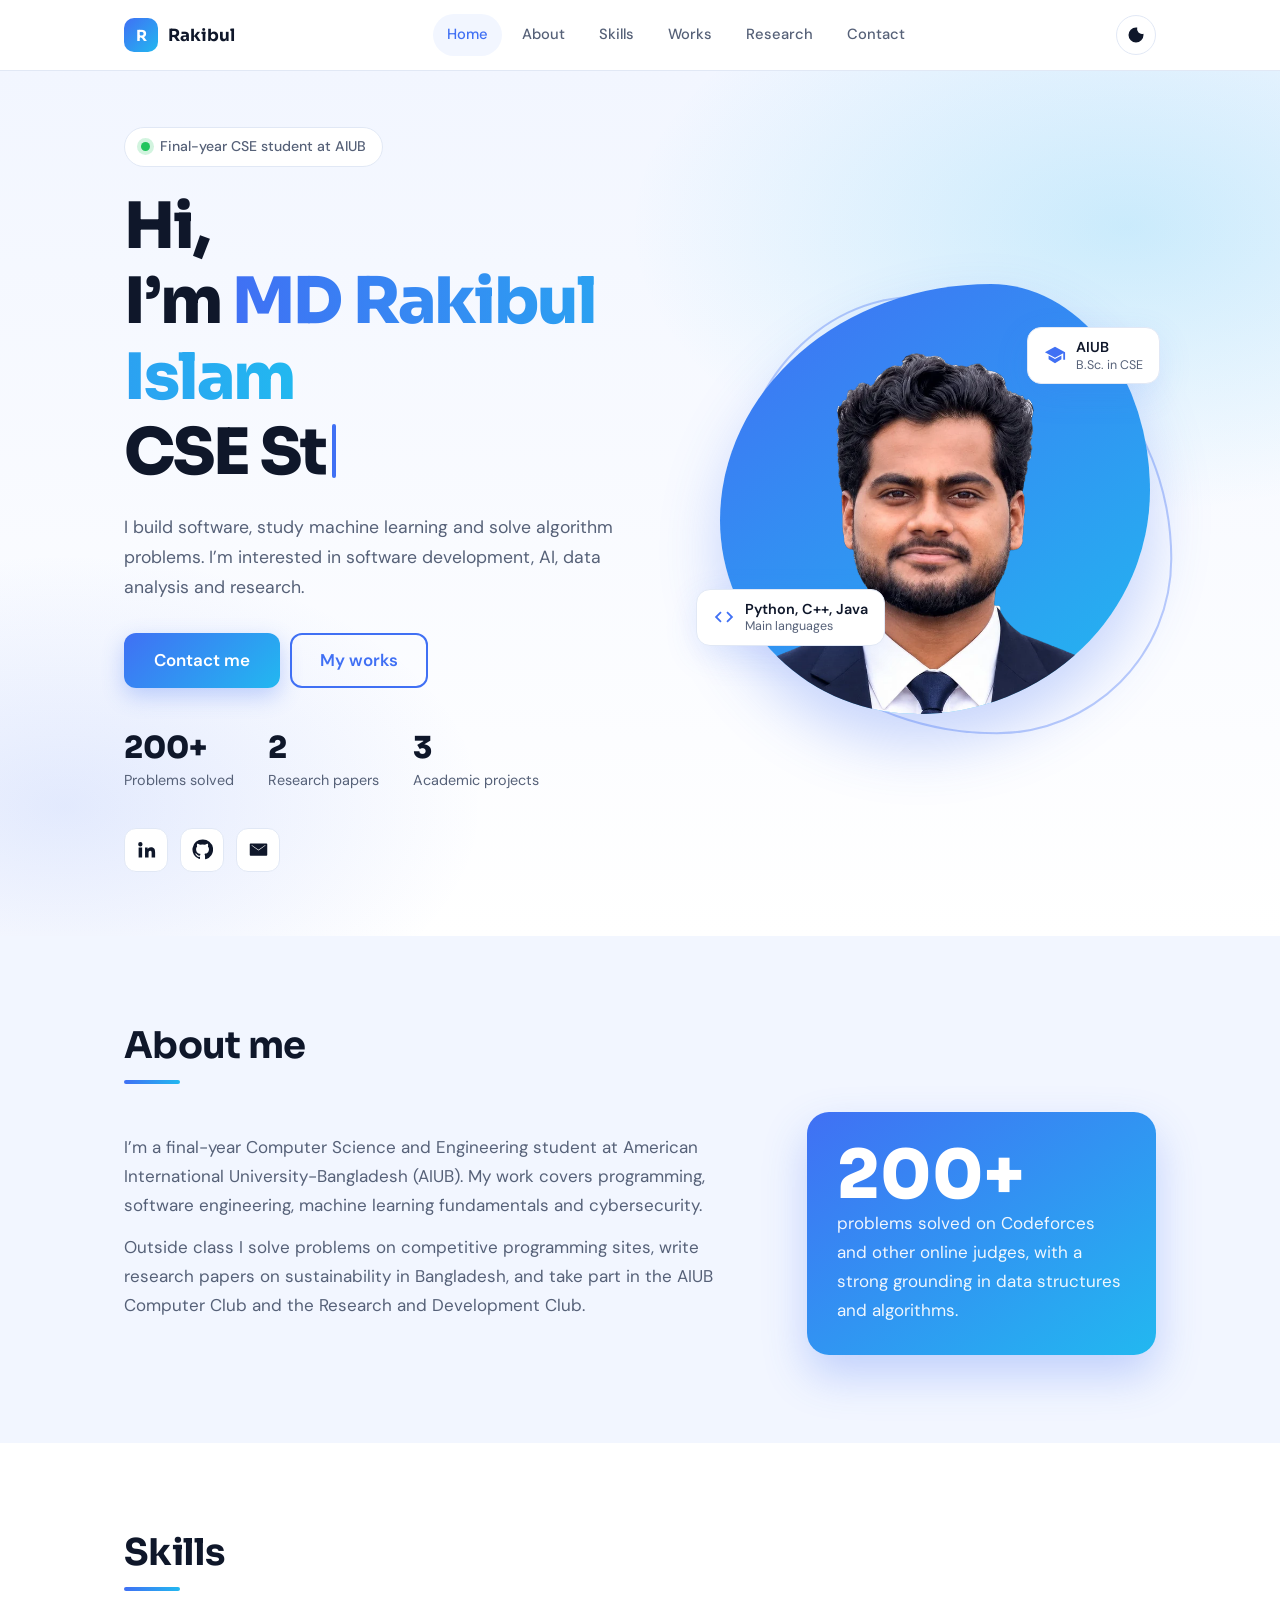
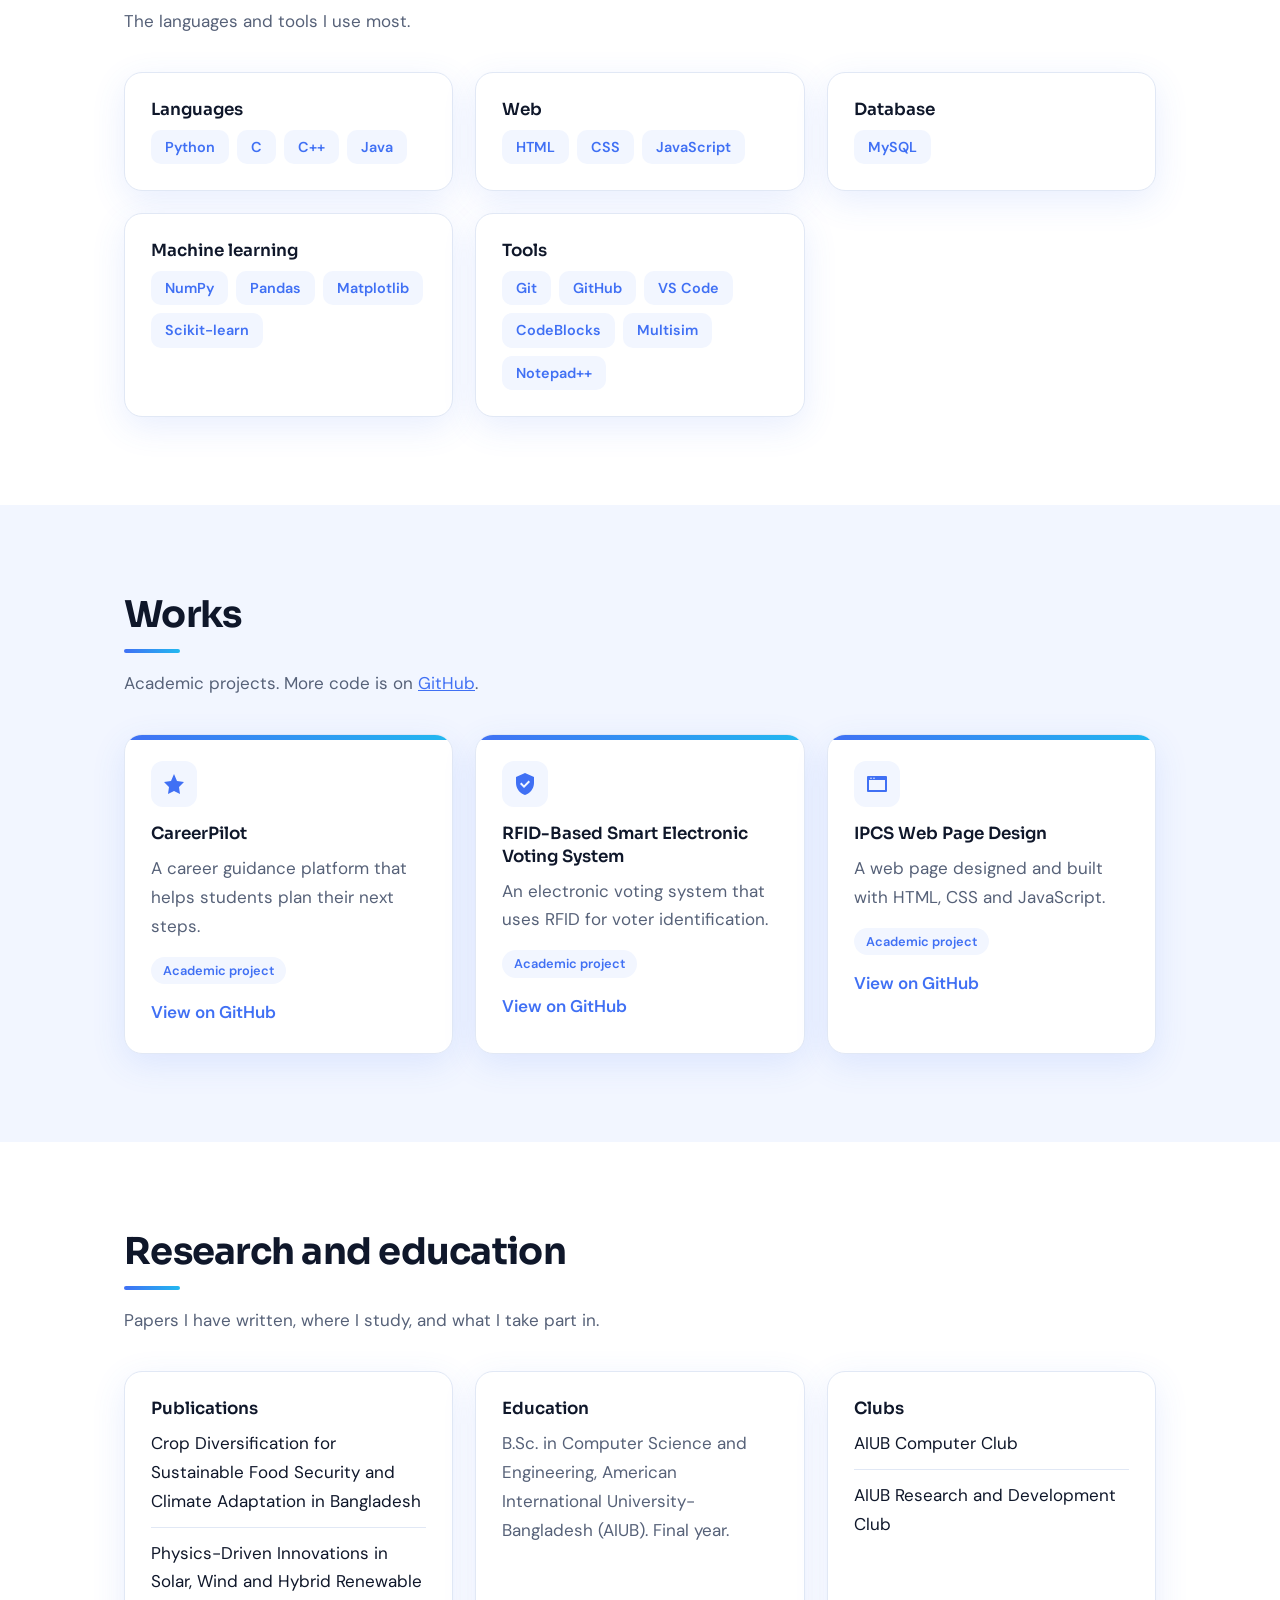
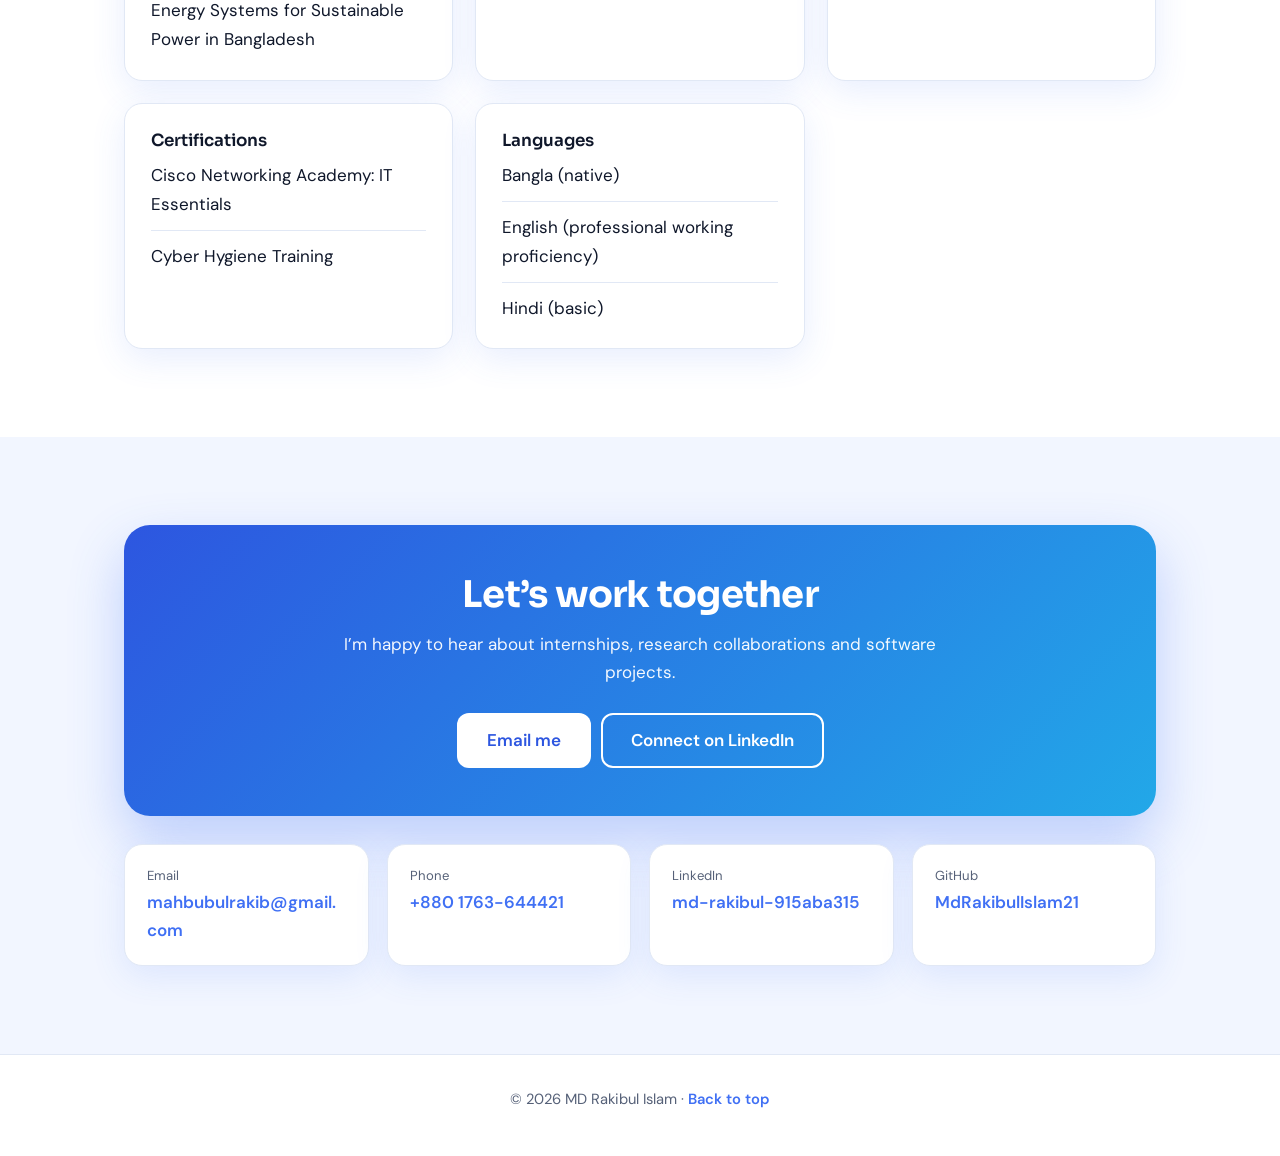
==== index.html @ ba82bcfb "Add files via upload make a portfolio" ====
<!DOCTYPE html>
<html lang="en">
<head>
<meta charset="utf-8">
<meta name="viewport" content="width=device-width, initial-scale=1, viewport-fit=cover">
<title>MD Rakibul Islam – CSE Student, AIUB</title>
<meta name="description" content="Portfolio of MD Rakibul Islam, final-year CSE student at AIUB interested in software development, AI, data analysis and research.">
<link rel="preconnect" href="https://fonts.googleapis.com">
<link href="https://fonts.googleapis.com/css2?family=DM+Sans:wght@400;500;600&family=Sora:wght@600;700;800&display=swap" rel="stylesheet">
<link rel="stylesheet" href="style.css">
</head>
<body>
<div id="progress" aria-hidden="true"></div>
<header class="top">
  <div class="wrap bar">
    <a class="logo" href="#home"><i>R</i>Rakibul</a>
    <nav aria-label="Main">
      <a href="#home" class="on">Home</a><a href="#about">About</a><a href="#skills">Skills</a><a href="#works">Works</a><a href="#research">Research</a><a href="#contact">Contact</a>
    </nav>
    <div class="tools">
      <button class="ib" id="theme" type="button" aria-label="Switch light or dark theme"><svg viewBox="0 0 24 24"><path d="M12 3a9 9 0 1 0 9 9c0-.5-.05-1-.14-1.47A6 6 0 0 1 13.47 3.14 9.2 9.2 0 0 0 12 3Z"/></svg></button>
      <button class="ib" id="menu" type="button" aria-label="Open menu" aria-expanded="false"><svg viewBox="0 0 24 24"><path d="M4 6h16v2H4V6Zm0 5h16v2H4v-2Zm0 5h16v2H4v-2Z"/></svg></button>
    </div>
  </div>
</header>

<main>
<div class="herobg"><div class="wrap">
  <div class="hero" id="home">
    <div class="copy">
      <p class="badge"><span class="dot"></span>Final-year CSE student at AIUB</p>
      <h1>Hi,<br>I’m <em>MD Rakibul Islam</em><br><span id="role">CSE Student</span><span class="caret" aria-hidden="true"></span></h1>
      <p class="lead">I build software, study machine learning and solve algorithm problems. I’m interested in software development, AI, data analysis and research.</p>
      <a class="btn" href="#contact">Contact me</a><a class="btn alt" href="#works">My works</a>
      <ul class="stats">
        <li><b>200+</b><span>Problems solved</span></li>
        <li><b>2</b><span>Research papers</span></li>
        <li><b>3</b><span>Academic projects</span></li>
      </ul>
      <div class="social">
        <a href="https://www.linkedin.com/in/md-rakibul-915aba315" target="_blank" rel="noopener" aria-label="LinkedIn"><svg viewBox="0 0 24 24"><path d="M4.98 3.5a2.5 2.5 0 1 1 0 5 2.5 2.5 0 0 1 0-5ZM3 9.75h4V21H3V9.75Zm6.5 0h3.8v1.6h.06c.53-1 1.82-2.05 3.75-2.05 4 0 4.74 2.63 4.74 6.05V21h-4v-4.9c0-1.17-.02-2.67-1.63-2.67-1.63 0-1.88 1.27-1.88 2.58V21h-4V9.75Z"/></svg></a>
        <a href="https://github.com/MdRakibulIslam21" target="_blank" rel="noopener" aria-label="GitHub"><svg viewBox="0 0 24 24"><path d="M12 .5a11.5 11.5 0 0 0-3.64 22.41c.58.1.79-.25.79-.56v-2c-3.2.7-3.88-1.37-3.88-1.37-.52-1.33-1.28-1.69-1.28-1.69-1.05-.71.08-.7.08-.7 1.15.08 1.76 1.19 1.76 1.19 1.03 1.76 2.7 1.25 3.35.96.1-.75.4-1.25.73-1.54-2.55-.29-5.24-1.28-5.24-5.69 0-1.26.45-2.28 1.19-3.08-.12-.29-.52-1.46.11-3.05 0 0 .97-.31 3.17 1.18a11 11 0 0 1 5.77 0c2.2-1.49 3.17-1.18 3.17-1.18.63 1.59.23 2.76.11 3.05.74.8 1.19 1.82 1.19 3.08 0 4.42-2.7 5.4-5.26 5.68.41.36.78 1.06.78 2.14v3.17c0 .31.21.67.8.56A11.5 11.5 0 0 0 12 .5Z"/></svg></a>
        <a href="mailto:mahbubulrakib@gmail.com" aria-label="Email"><svg viewBox="0 0 24 24"><path d="M3 5h18a1 1 0 0 1 1 1v12a1 1 0 0 1-1 1H3a1 1 0 0 1-1-1V6a1 1 0 0 1 1-1Zm9 7.2L4.6 7H4v.4l8 5.6 8-5.6V7h-.6L12 12.2Z"/></svg></a>
      </div>
    </div>
    <div class="visual">
      <div class="ring" aria-hidden="true"></div>
      <div class="blob"><img src="photo.webp" alt="MD Rakibul Islam" width="800" height="800"></div>
      <div class="float f1"><svg viewBox="0 0 24 24"><path d="M9.4 16.6 4.8 12l4.6-4.6L8 6l-6 6 6 6 1.4-1.4Zm5.2 0 4.6-4.6-4.6-4.6L16 6l6 6-6 6-1.4-1.4Z"/></svg><span>Python, C++, Java<small>Main languages</small></span></div>
      <div class="float f2"><svg viewBox="0 0 24 24"><path d="M12 2 1 8l11 6 9-4.9V16h2V8L12 2Zm-7 9.5v4L12 20l7-4.5v-4L12 15.4 5 11.5Z"/></svg><span>AIUB<small>B.Sc. in CSE</small></span></div>
    </div>
  </div>
</div></div>

<section id="about" class="alt"><div class="wrap">
  <h2>About me</h2>
  <div class="abt" style="margin-top:28px">
    <div>
      <p>I’m a final-year Computer Science and Engineering student at American International University-Bangladesh (AIUB). My work covers programming, software engineering, machine learning fundamentals and cybersecurity.</p>
      <p>Outside class I solve problems on competitive programming sites, write research papers on sustainability in Bangladesh, and take part in the AIUB Computer Club and the Research and Development Club.</p>
    </div>
    <div class="stat"><b>200+</b><span>problems solved on Codeforces and other online judges, with a strong grounding in data structures and algorithms.</span></div>
  </div>
</div></section>

<section id="skills"><div class="wrap">
  <h2>Skills</h2>
  <p class="sub">The languages and tools I use most.</p>
  <div class="grid">
    <div class="card"><h3>Languages</h3><div class="chips"><span class="chip">Python</span><span class="chip">C</span><span class="chip">C++</span><span class="chip">Java</span></div></div>
    <div class="card"><h3>Web</h3><div class="chips"><span class="chip">HTML</span><span class="chip">CSS</span><span class="chip">JavaScript</span></div></div>
    <div class="card"><h3>Database</h3><div class="chips"><span class="chip">MySQL</span></div></div>
    <div class="card"><h3>Machine learning</h3><div class="chips"><span class="chip">NumPy</span><span class="chip">Pandas</span><span class="chip">Matplotlib</span><span class="chip">Scikit-learn</span></div></div>
    <div class="card"><h3>Tools</h3><div class="chips"><span class="chip">Git</span><span class="chip">GitHub</span><span class="chip">VS Code</span><span class="chip">CodeBlocks</span><span class="chip">Multisim</span><span class="chip">Notepad++</span></div></div>
  </div>
</div></section>

<section id="works" class="alt"><div class="wrap">
  <h2>Works</h2>
  <p class="sub">Academic projects. More code is on <a href="https://github.com/MdRakibulIslam21" target="_blank" rel="noopener">GitHub</a>.</p>
  <div class="grid">
    <article class="card proj"><div class="pi"><svg viewBox="0 0 24 24"><path d="m12 2 3 7 7 1-5 5 1 7-6-3-6 3 1-7-5-5 7-1 3-7Z"/></svg></div><h3>CareerPilot</h3><p>A career guidance platform that helps students plan their next steps.</p><span class="tag">Academic project</span><a class="more" href="https://github.com/MdRakibulIslam21" target="_blank" rel="noopener">View on GitHub</a></article>
    <article class="card proj"><div class="pi"><svg viewBox="0 0 24 24"><path d="M12 1 3 5v6c0 5.5 3.8 10.7 9 12 5.2-1.3 9-6.5 9-12V5l-9-4Zm-1 15-4-4 1.4-1.4L11 13.2l4.6-4.6L17 10l-6 6Z"/></svg></div><h3>RFID-Based Smart Electronic Voting System</h3><p>An electronic voting system that uses RFID for voter identification.</p><span class="tag">Academic project</span><a class="more" href="https://github.com/MdRakibulIslam21" target="_blank" rel="noopener">View on GitHub</a></article>
    <article class="card proj"><div class="pi"><svg viewBox="0 0 24 24"><path d="M3 4h18a1 1 0 0 1 1 1v14a1 1 0 0 1-1 1H3a1 1 0 0 1-1-1V5a1 1 0 0 1 1-1Zm1 4v10h16V8H4Zm2-2.5a.75.75 0 1 0 0 1.5.75.75 0 0 0 0-1.5Zm3 0a.75.75 0 1 0 0 1.5.75.75 0 0 0 0-1.5Z"/></svg></div><h3>IPCS Web Page Design</h3><p>A web page designed and built with HTML, CSS and JavaScript.</p><span class="tag">Academic project</span><a class="more" href="https://github.com/MdRakibulIslam21" target="_blank" rel="noopener">View on GitHub</a></article>
  </div>
</div></section>

<section id="research"><div class="wrap">
  <h2>Research and education</h2>
  <p class="sub">Papers I have written, where I study, and what I take part in.</p>
  <div class="grid">
    <div class="card"><h3>Publications</h3><ul class="clean"><li>Crop Diversification for Sustainable Food Security and Climate Adaptation in Bangladesh</li><li>Physics-Driven Innovations in Solar, Wind and Hybrid Renewable Energy Systems for Sustainable Power in Bangladesh</li></ul></div>
    <div class="card"><h3>Education</h3><p>B.Sc. in Computer Science and Engineering, American International University-Bangladesh (AIUB). Final year.</p></div>
    <div class="card"><h3>Clubs</h3><ul class="clean"><li>AIUB Computer Club</li><li>AIUB Research and Development Club</li></ul></div>
    <div class="card"><h3>Certifications</h3><ul class="clean"><li>Cisco Networking Academy: IT Essentials</li><li>Cyber Hygiene Training</li></ul></div>
    <div class="card"><h3>Languages</h3><ul class="clean"><li>Bangla (native)</li><li>English (professional working proficiency)</li><li>Hindi (basic)</li></ul></div>
  </div>
</div></section>

<section id="contact" class="alt"><div class="wrap">
  <div class="cta">
    <h2>Let’s work together</h2>
    <p>I’m happy to hear about internships, research collaborations and software projects.</p>
    <a class="btn" href="mailto:mahbubulrakib@gmail.com">Email me</a><a class="btn alt" href="https://www.linkedin.com/in/md-rakibul-915aba315" target="_blank" rel="noopener">Connect on LinkedIn</a>
  </div>
  <div class="cinfo">
    <div class="card"><small>Email</small><a href="mailto:mahbubulrakib@gmail.com">mahbubulrakib@gmail.com</a></div>
    <div class="card"><small>Phone</small><a href="tel:+8801763644421">+880 1763-644421</a></div>
    <div class="card"><small>LinkedIn</small><a href="https://www.linkedin.com/in/md-rakibul-915aba315" target="_blank" rel="noopener">md-rakibul-915aba315</a></div>
    <div class="card"><small>GitHub</small><a href="https://github.com/MdRakibulIslam21" target="_blank" rel="noopener">MdRakibulIslam21</a></div>
  </div>
</div></section>
</main>

<footer>© 2026 MD Rakibul Islam · <a href="#home">Back to top</a></footer>
<script src="script.js"></script>
</body>
</html>
---- style.css ----
:root{
  --bg:#FFFFFF; --soft:#F2F6FF; --ink:#0F172A; --muted:#566178; --blue:#4070F4; --blue2:#22B8F0; --card:#FFFFFF; --line:#E1E8F5;
  --shadow:0 10px 34px rgba(64,112,244,.12); --glass:rgba(255,255,255,.8);
  --h:'Sora','Segoe UI',system-ui,sans-serif; --f:'DM Sans','Segoe UI',system-ui,sans-serif;
  box-sizing:border-box; padding-top:env(safe-area-inset-top,0px); padding-bottom:env(safe-area-inset-bottom,0px); color-scheme:light;
}
@media (prefers-color-scheme:dark){
  :root:not([data-theme="light"]){--bg:#0B1020;--soft:#111832;--ink:#F1F4FB;--muted:#9CA8C2;--blue:#6C93FF;--blue2:#5EDBFF;--card:#151D38;--line:#243055;--shadow:0 10px 34px rgba(0,0,0,.4);--glass:rgba(11,16,32,.8);color-scheme:dark}
}
:root[data-theme="dark"]{--bg:#0B1020;--soft:#111832;--ink:#F1F4FB;--muted:#9CA8C2;--blue:#6C93FF;--blue2:#5EDBFF;--card:#151D38;--line:#243055;--shadow:0 10px 34px rgba(0,0,0,.4);--glass:rgba(11,16,32,.8);color-scheme:dark}
*{box-sizing:border-box}
html{scroll-behavior:smooth;scroll-padding-top:calc(76px + env(safe-area-inset-top,0px))}
body{margin:0;background:var(--bg);color:var(--ink);font:400 17px/1.7 var(--f)}
a{color:var(--blue)}
a:focus-visible,button:focus-visible{outline:3px solid var(--blue);outline-offset:3px;border-radius:8px}
.wrap{max-width:1080px;margin:0 auto;padding:0 24px}

/* progress + header */
#progress{position:fixed;left:0;right:0;top:0;height:3px;z-index:40;background:linear-gradient(90deg,var(--blue),var(--blue2));transform:scaleX(0);transform-origin:0 50%}
header.top{position:sticky;top:0;z-index:30;background:var(--glass);backdrop-filter:blur(14px);-webkit-backdrop-filter:blur(14px);border-bottom:1px solid var(--line);padding-top:env(safe-area-inset-top,0px)}
.bar{display:flex;align-items:center;justify-content:space-between;gap:20px;height:70px}
.logo{display:flex;align-items:center;gap:10px;font:700 1.05rem var(--h);color:var(--ink);text-decoration:none}
.logo i{width:34px;height:34px;border-radius:10px;display:grid;place-items:center;background:linear-gradient(135deg,var(--blue),var(--blue2));color:#fff;font-style:normal;font-size:.95rem}
nav{display:flex;gap:6px}
nav a{color:var(--muted);text-decoration:none;font-size:.92rem;font-weight:500;padding:8px 14px;border-radius:999px;white-space:nowrap;transition:background .2s,color .2s}
nav a:hover{color:var(--ink);background:var(--soft)}
nav a.on{color:var(--blue);background:var(--soft)}
.tools{display:flex;gap:8px;align-items:center}
.ib{width:40px;height:40px;border-radius:50%;border:1px solid var(--line);background:var(--card);color:var(--ink);cursor:pointer;display:inline-grid;place-items:center}
.ib:hover{border-color:var(--blue);color:var(--blue)}
.ib svg{width:20px;height:20px;fill:currentColor}
#menu{display:none}

/* hero */
.herobg{background:radial-gradient(800px 460px at 88% 18%,rgba(34,184,240,.2),transparent 62%),radial-gradient(700px 420px at 5% 85%,rgba(64,112,244,.14),transparent 60%),linear-gradient(180deg,var(--soft),var(--bg))}
.hero{display:grid;grid-template-columns:1.1fr .9fr;align-items:center;gap:48px;min-height:calc(100vh - 70px);padding:56px 0 64px}
.badge{display:inline-flex;align-items:center;gap:10px;margin:0 0 22px;padding:7px 16px;border:1px solid var(--line);border-radius:999px;background:var(--card);font-size:.88rem;font-weight:500;color:var(--muted)}
.dot{width:9px;height:9px;border-radius:50%;background:#22C55E;box-shadow:0 0 0 4px rgba(34,197,94,.2)}
h1{font:800 clamp(2.4rem,6vw,4rem)/1.18 var(--h);letter-spacing:-.03em;margin:0 0 22px}
h1 em{font-style:normal;background:linear-gradient(90deg,var(--blue),var(--blue2));-webkit-background-clip:text;background-clip:text;color:transparent}
#role{color:var(--ink)}
.caret{display:inline-block;width:4px;height:.85em;background:var(--blue);margin-left:6px;vertical-align:-.06em;border-radius:2px;animation:blink 1s steps(1) infinite}
.lead{max-width:52ch;color:var(--muted);font-size:1.1rem;margin:0 0 30px}
.btn{display:inline-block;background:linear-gradient(135deg,var(--blue),var(--blue2));color:#fff;padding:13px 30px;border-radius:12px;font-weight:600;text-decoration:none;box-shadow:0 8px 22px rgba(64,112,244,.3);transition:transform .2s,box-shadow .2s}
.btn:hover{transform:translateY(-2px);box-shadow:0 12px 28px rgba(64,112,244,.4)}
.btn.alt{background:transparent;color:var(--blue);border:2px solid var(--blue);padding:11px 28px;margin-left:10px;box-shadow:none}
.stats{display:flex;gap:34px;flex-wrap:wrap;margin:44px 0 0;padding:0;list-style:none}
.stats b{display:block;font:800 1.9rem/1.1 var(--h);color:var(--ink)}
.stats span{font-size:.9rem;color:var(--muted)}
.social{display:flex;gap:12px;margin-top:34px}
.social a{width:44px;height:44px;border-radius:12px;border:1px solid var(--line);background:var(--card);color:var(--ink);display:inline-grid;place-items:center;transition:all .2s}
.social a:hover{background:var(--blue);border-color:var(--blue);color:#fff;transform:translateY(-3px)}
.social svg{width:21px;height:21px;fill:currentColor}

.visual{position:relative;width:min(100%,430px);margin:0 auto}
.blob{position:relative;z-index:1;width:100%;aspect-ratio:1;background:linear-gradient(145deg,var(--blue),var(--blue2));border-radius:63% 37% 54% 46% / 55% 48% 52% 45%;display:grid;place-items:center;overflow:hidden;box-shadow:0 30px 60px rgba(64,112,244,.28)}
.blob img{width:100%;height:100%;object-fit:cover;object-position:center bottom;display:block}
.ring{position:absolute;inset:0;border:2px solid var(--blue);opacity:.35;border-radius:42% 58% 40% 60% / 48% 60% 40% 52%;transform:translate(18px,16px) scale(1.02)}
.float{position:absolute;z-index:2;display:flex;align-items:center;gap:10px;padding:10px 16px;border-radius:14px;background:var(--card);border:1px solid var(--line);box-shadow:var(--shadow);font-weight:600;font-size:.9rem;line-height:1.3}
.float small{display:block;font-weight:400;color:var(--muted);font-size:.78rem}
.float svg{width:22px;height:22px;fill:var(--blue);flex:none}
.f1{left:-24px;bottom:16%}
.f2{right:-10px;top:10%}

/* sections */
section{padding:88px 0}
section.alt{background:var(--soft)}
h2{font:700 clamp(1.7rem,4vw,2.3rem)/1.2 var(--h);letter-spacing:-.02em;margin:0}
h2::after{content:"";display:block;width:56px;height:4px;background:linear-gradient(90deg,var(--blue),var(--blue2));border-radius:2px;margin-top:12px}
.sub{color:var(--muted);margin:16px 0 36px;max-width:62ch}
h3{font:600 1.05rem/1.35 var(--h);margin:0 0 8px}
.grid{display:grid;grid-template-columns:repeat(auto-fit,minmax(250px,1fr));gap:22px}
.card{background:var(--card);border:1px solid var(--line);border-radius:18px;padding:26px;box-shadow:var(--shadow);transition:transform .25s,border-color .25s}
.card p{margin:0;color:var(--muted)}
.proj{position:relative;overflow:hidden}
.proj::before{content:"";position:absolute;left:0;right:0;top:0;height:5px;background:linear-gradient(90deg,var(--blue),var(--blue2))}
.proj:hover{transform:translateY(-6px);border-color:var(--blue)}
.pi{width:46px;height:46px;border-radius:12px;display:grid;place-items:center;background:var(--soft);margin-bottom:16px}
.pi svg{width:24px;height:24px;fill:var(--blue)}
.tag{display:inline-block;margin-top:16px;padding:3px 12px;border-radius:999px;background:var(--soft);color:var(--blue);font-size:.8rem;font-weight:600}
.more{display:block;margin-top:14px;font-weight:600;text-decoration:none}
.more:hover{text-decoration:underline}
.chips{display:flex;flex-wrap:wrap;gap:8px}
.chip{background:var(--soft);color:var(--blue);padding:5px 14px;border-radius:10px;font-size:.9rem;font-weight:600;transition:all .2s}
.chip:hover{background:var(--blue);color:#fff}
section.alt .chip{background:var(--card)}
section.alt .chip:hover{background:var(--blue)}
ul.clean{list-style:none;margin:0;padding:0}
ul.clean li{padding:11px 0;border-bottom:1px solid var(--line)}
ul.clean li:last-child{border:0;padding-bottom:0}
ul.clean li:first-child{padding-top:0}
.abt{display:grid;grid-template-columns:1.3fr .7fr;gap:36px;align-items:center}
.abt p{color:var(--muted);margin:0 0 14px}
.stat{padding:30px;border-radius:22px;background:linear-gradient(145deg,var(--blue),var(--blue2));color:#fff;box-shadow:0 20px 44px rgba(64,112,244,.28)}
.stat b{display:block;font:800 clamp(3rem,8vw,4.2rem)/1 var(--h)}
.stat span{opacity:.92}

/* contact */
.cta{padding:48px 40px;border-radius:26px;background:linear-gradient(135deg,#2D56E0,#22A8E8);color:#fff;text-align:center;box-shadow:0 24px 54px rgba(64,112,244,.3);margin-bottom:28px}
.cta h2{color:#fff}
.cta h2::after{display:none}
.cta p{max-width:50ch;margin:12px auto 26px;opacity:.95}
.cta .btn{background:#fff;color:#2D56E0;box-shadow:none}
.cta .btn.alt{background:transparent;color:#fff;border-color:#fff}
.cinfo{display:grid;grid-template-columns:repeat(auto-fit,minmax(220px,1fr));gap:18px}
.cinfo .card{padding:20px 22px}
.cinfo small{display:block;color:var(--muted);font-size:.82rem}
.cinfo a{font-weight:600;text-decoration:none;overflow-wrap:anywhere}
.cinfo a:hover{text-decoration:underline}
footer{padding:32px 0 44px;text-align:center;color:var(--muted);font-size:.92rem;border-top:1px solid var(--line)}
footer a{font-weight:600;text-decoration:none}

/* motion */
@keyframes blink{50%{opacity:0}}
@keyframes inUp{from{opacity:0;transform:translateY(20px)}to{opacity:1;transform:none}}
@keyframes morph{to{border-radius:42% 58% 40% 60% / 48% 60% 40% 52%}}
@keyframes morph2{to{border-radius:63% 37% 54% 46% / 55% 48% 52% 45%}}
@keyframes bob{50%{transform:translateY(-10px)}}
.rv{opacity:0;transform:translateY(26px);transition:opacity .6s ease,transform .6s ease}
.rv.in{opacity:1;transform:none}
@media (prefers-reduced-motion:no-preference){
  .copy{animation:inUp .7s ease both}
  .visual{animation:inUp .8s .15s ease both}
  .blob{animation:morph 9s 1s ease-in-out infinite alternate}
  .ring{animation:morph2 9s 1s ease-in-out infinite alternate}
  .f1{animation:bob 5s ease-in-out infinite}
  .f2{animation:bob 6s 1s ease-in-out infinite}
}
@media (max-width:860px){
  .hero{grid-template-columns:1fr;min-height:0;padding-top:34px;gap:36px}
  .visual{order:-1;width:min(78%,330px)}
  .f1{left:-14px}.f2{right:-14px}
  .abt{grid-template-columns:1fr}
  .bar{height:64px}
  #menu{display:inline-grid}
  nav{display:none;position:absolute;left:0;right:0;top:100%;flex-direction:column;gap:2px;background:var(--bg);border-bottom:1px solid var(--line);padding:10px 24px 16px}
  nav.open{display:flex}
  nav a{padding:12px 14px;font-size:1rem}
  section{padding:64px 0}
  .cta{padding:38px 22px}
  .btn.alt{margin:10px 0 0}
}
@media (prefers-reduced-motion:reduce){html{scroll-behavior:auto}.caret{animation:none}.rv{opacity:1;transform:none;transition:none}}
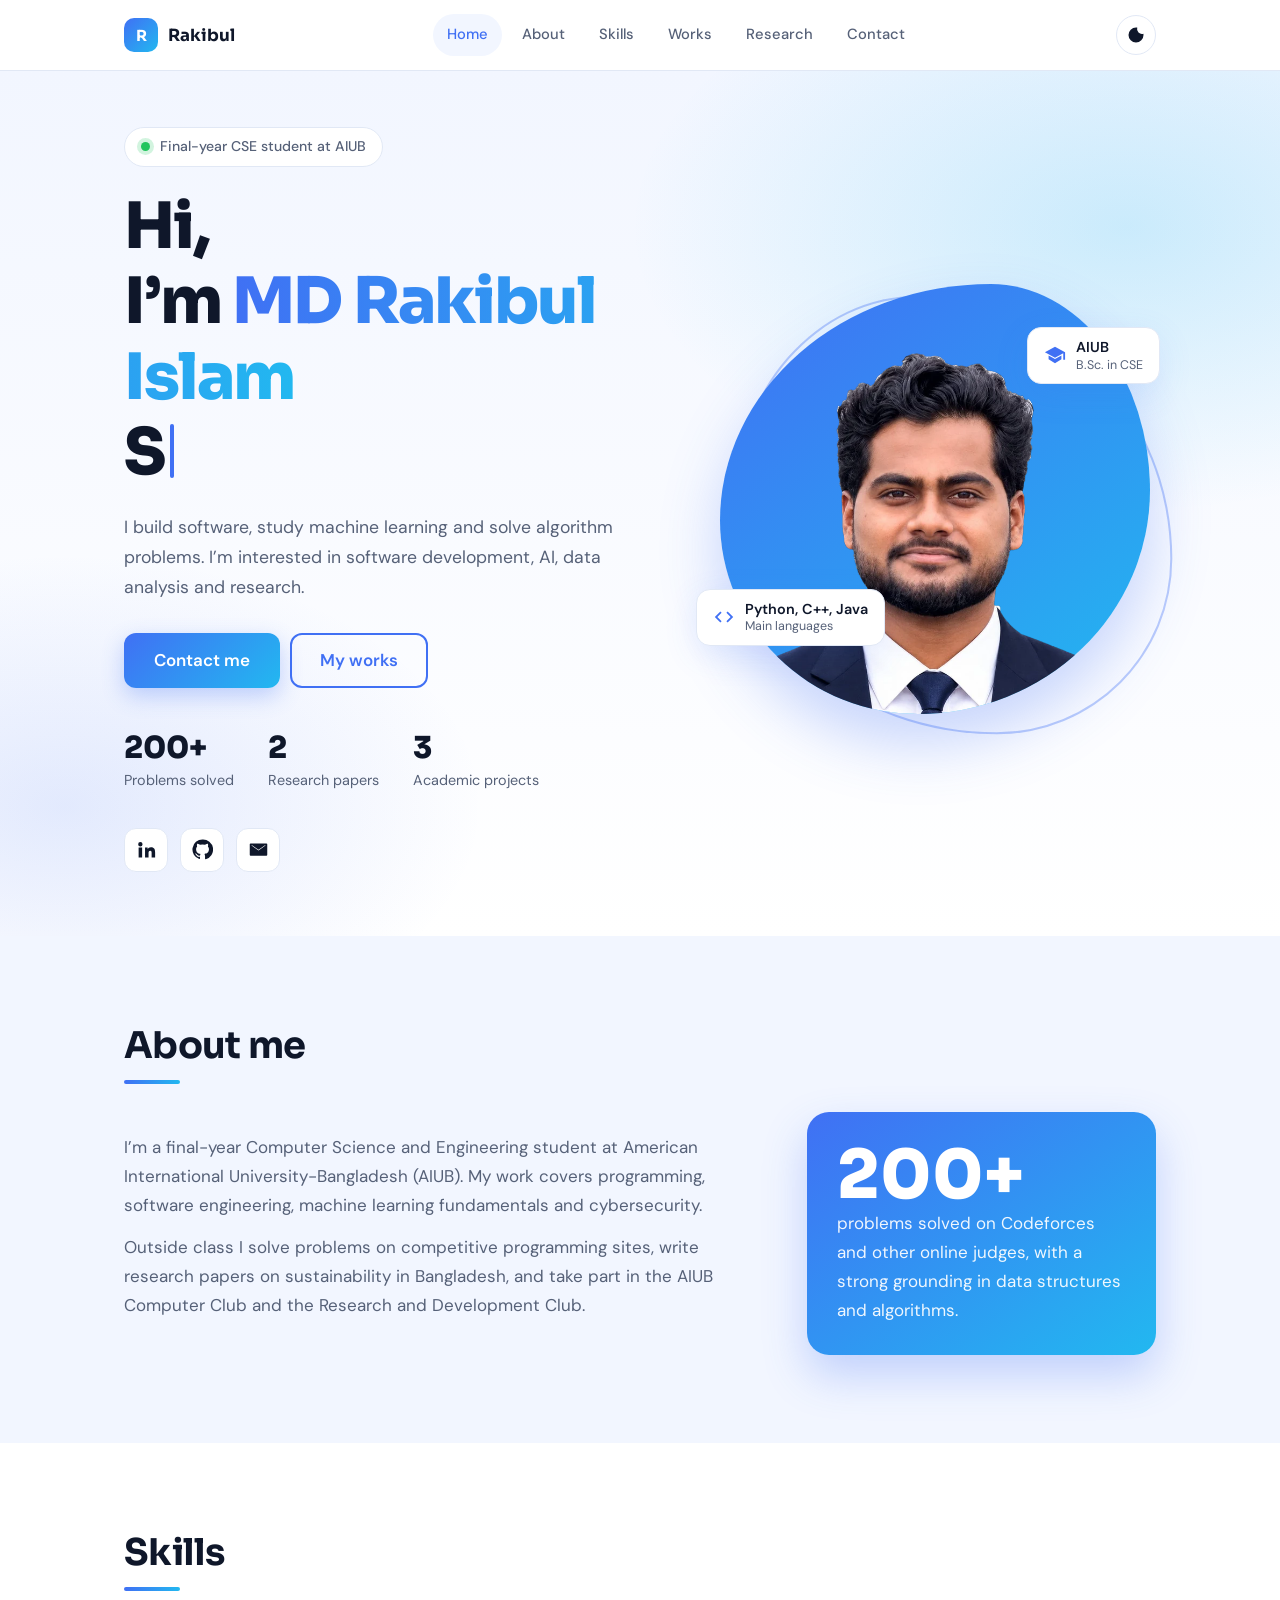
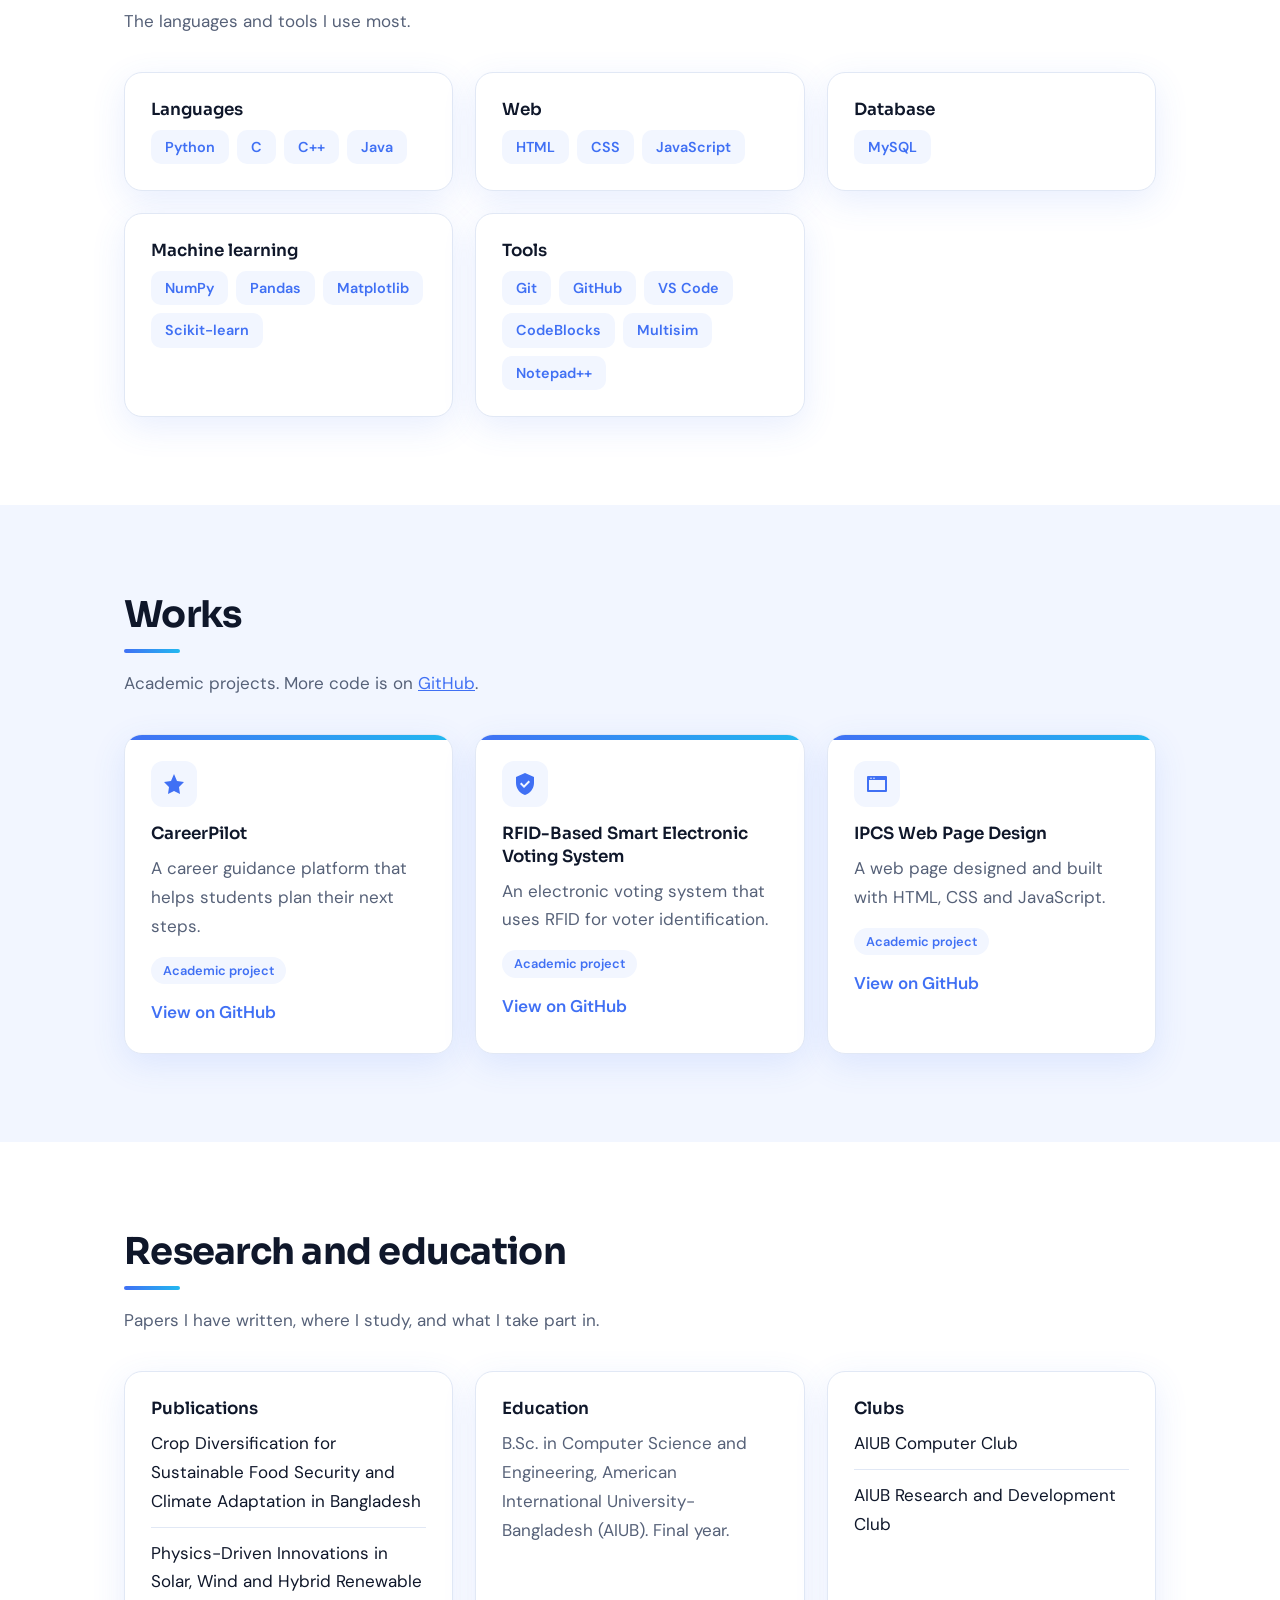
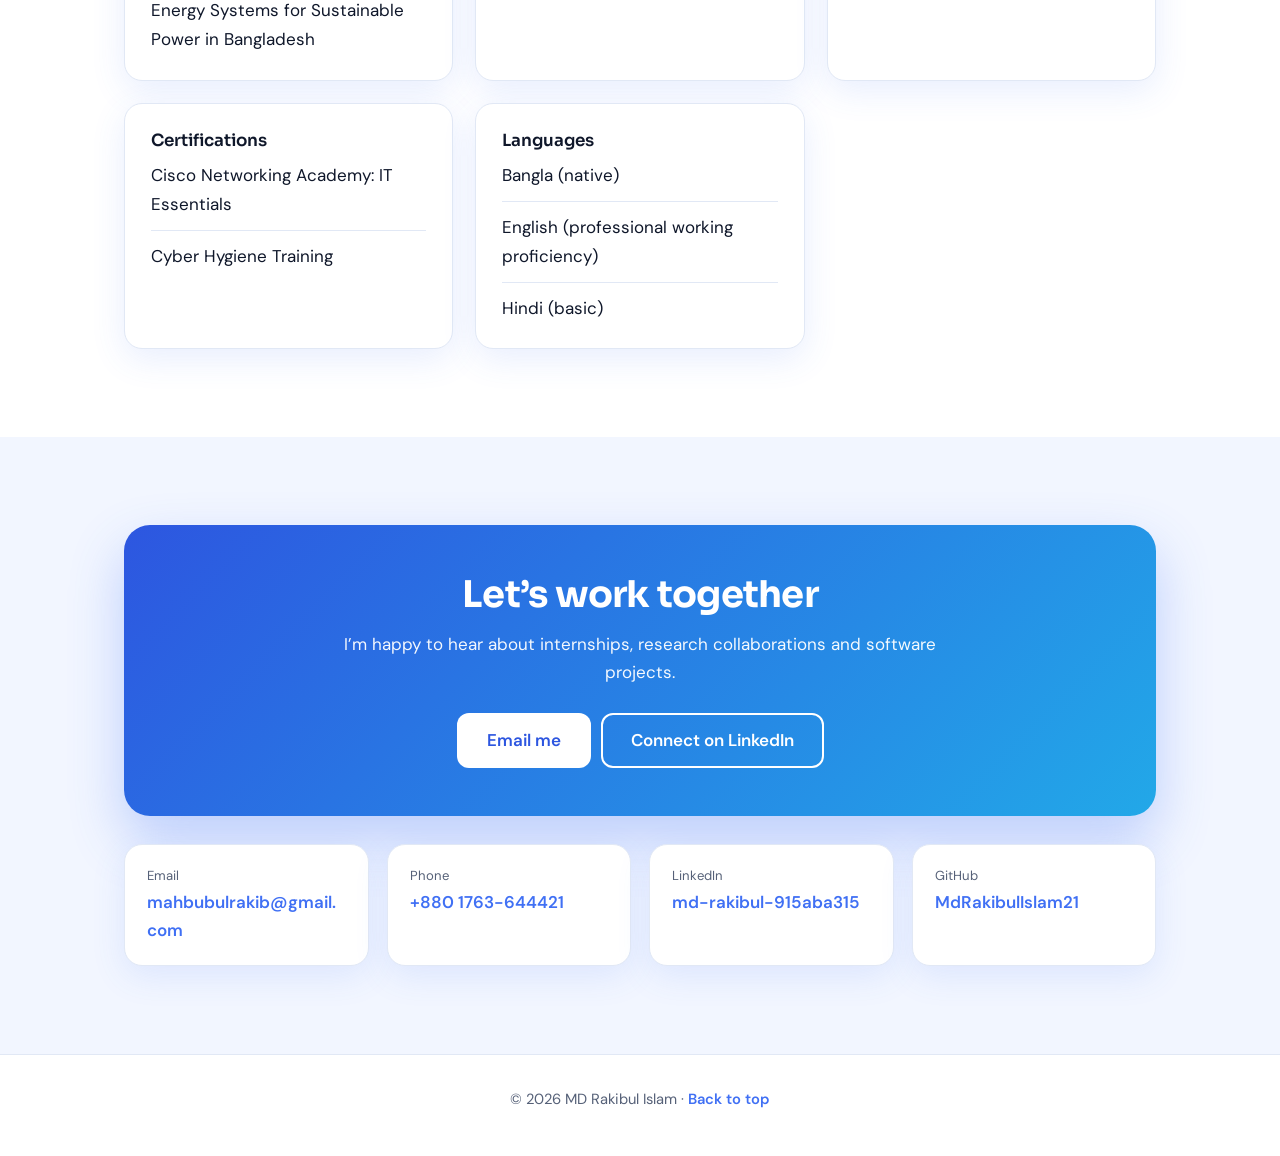
==== commit 91866d27: "modify" ====
--- a/index.html
+++ b/index.html
@@ -5,6 +5,15 @@
 <meta name="viewport" content="width=device-width, initial-scale=1, viewport-fit=cover">
 <title>MD Rakibul Islam – CSE Student, AIUB</title>
 <meta name="description" content="Portfolio of MD Rakibul Islam, final-year CSE student at AIUB interested in software development, AI, data analysis and research.">
+<meta name="google-site-verification" content="Z-_PqDl903GG6SUbiHTau5TK56wyOU0GLgVnwQ18_B8" />
+<meta name="author" content="MD Rakibul Islam">
+<meta property="og:type" content="website">
+<meta property="og:title" content="MD Rakibul Islam – CSE Student, AIUB">
+<meta property="og:description" content="Final-year CSE student at AIUB interested in software development, AI, data analysis and research.">
+<meta name="twitter:card" content="summary">
+<script type="application/ld+json">
+{"@context":"https://schema.org","@type":"Person","name":"MD Rakibul Islam","jobTitle":"Computer Science and Engineering student","affiliation":{"@type":"CollegeOrUniversity","name":"American International University-Bangladesh (AIUB)"},"email":"mailto:mahbubulrakib@gmail.com","sameAs":["https://www.linkedin.com/in/md-rakibul-915aba315","https://github.com/MdRakibulIslam21"]}
+</script>
 <link rel="preconnect" href="https://fonts.googleapis.com">
 <link href="https://fonts.googleapis.com/css2?family=DM+Sans:wght@400;500;600&family=Sora:wght@600;700;800&display=swap" rel="stylesheet">
 <link rel="stylesheet" href="style.css">
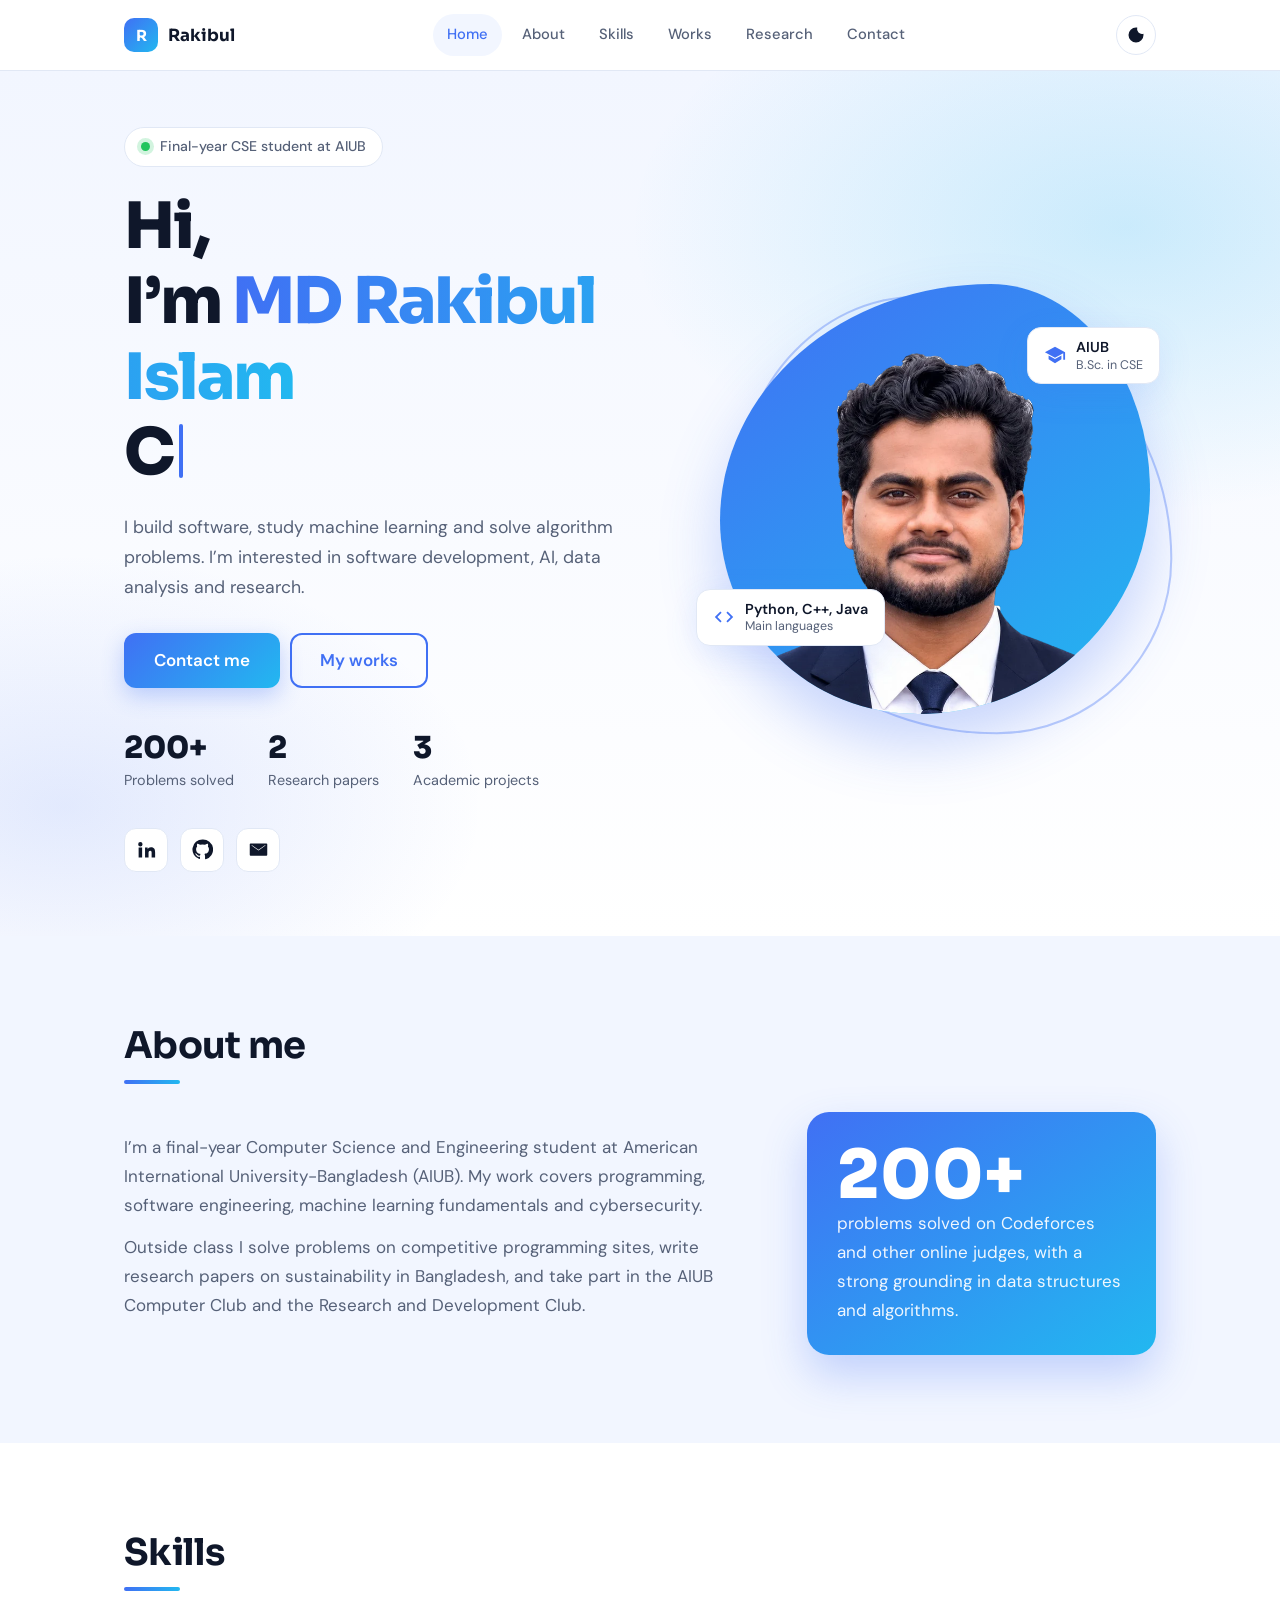
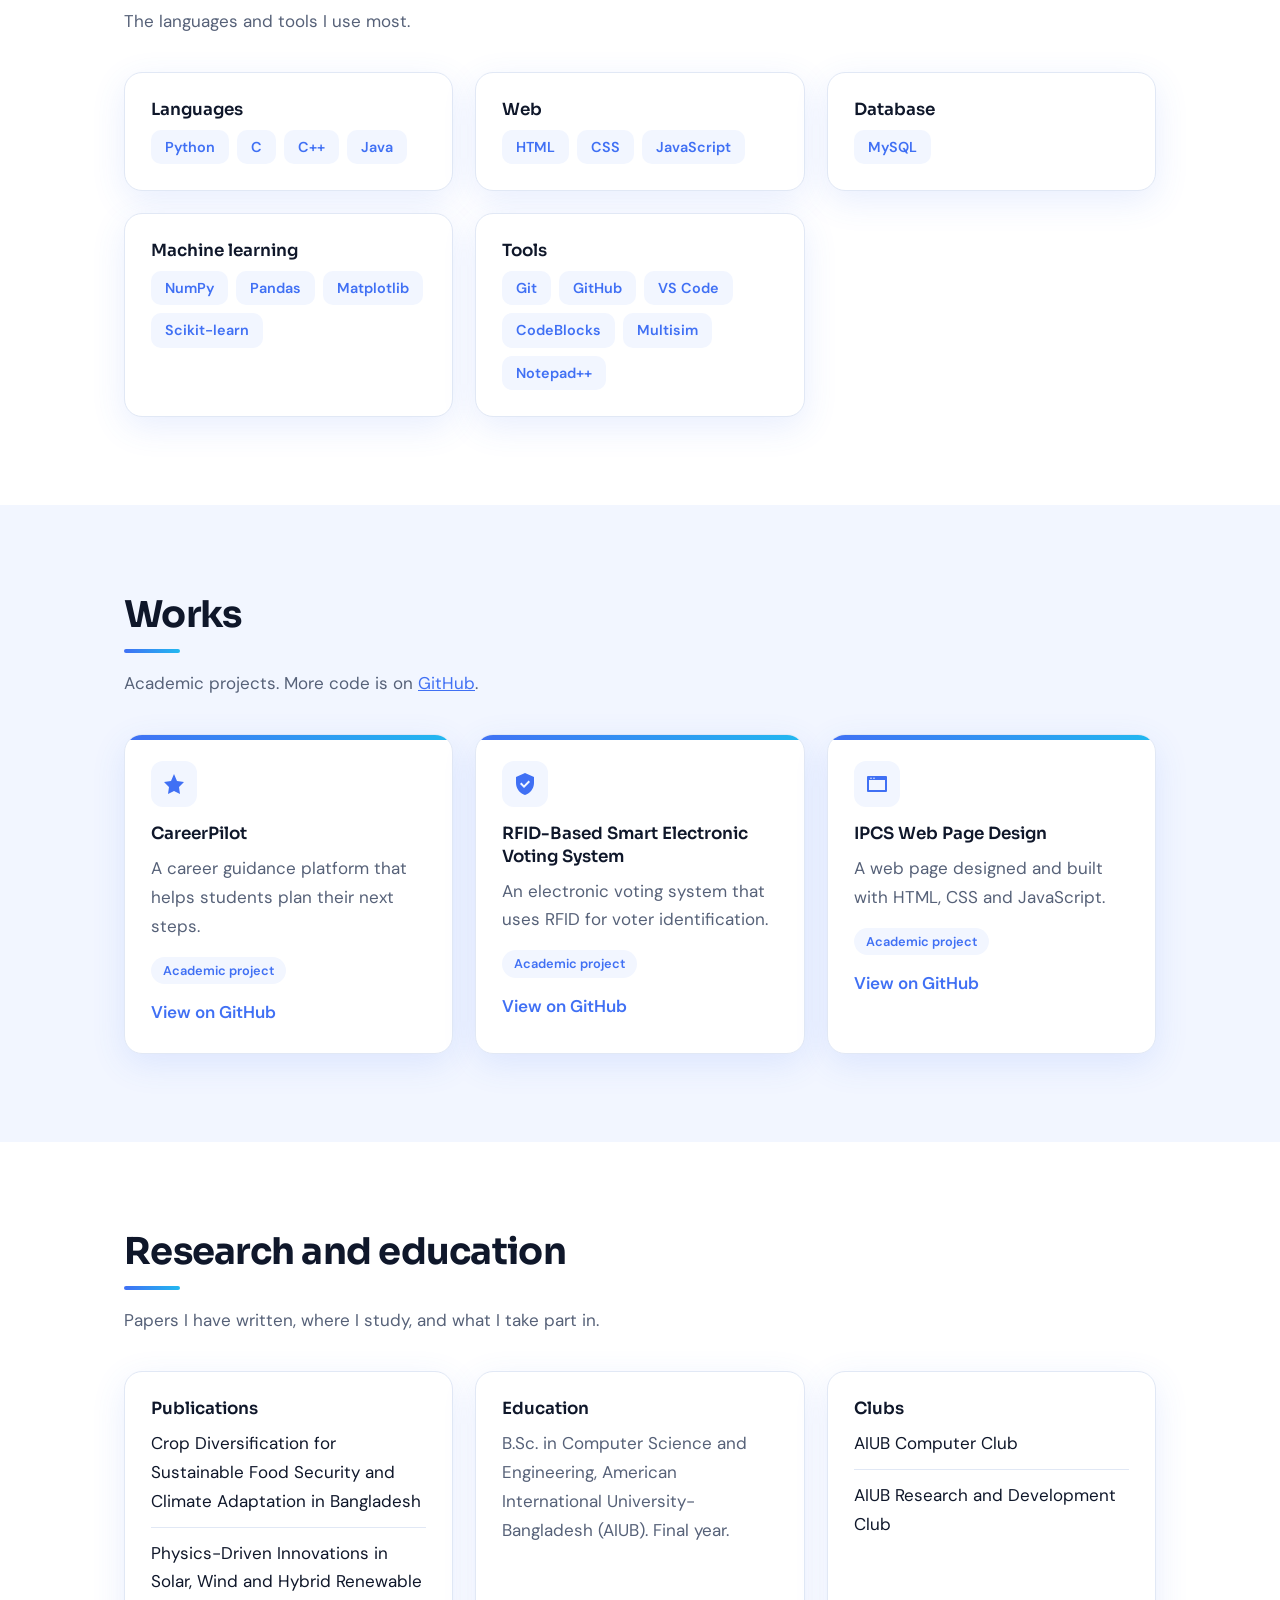
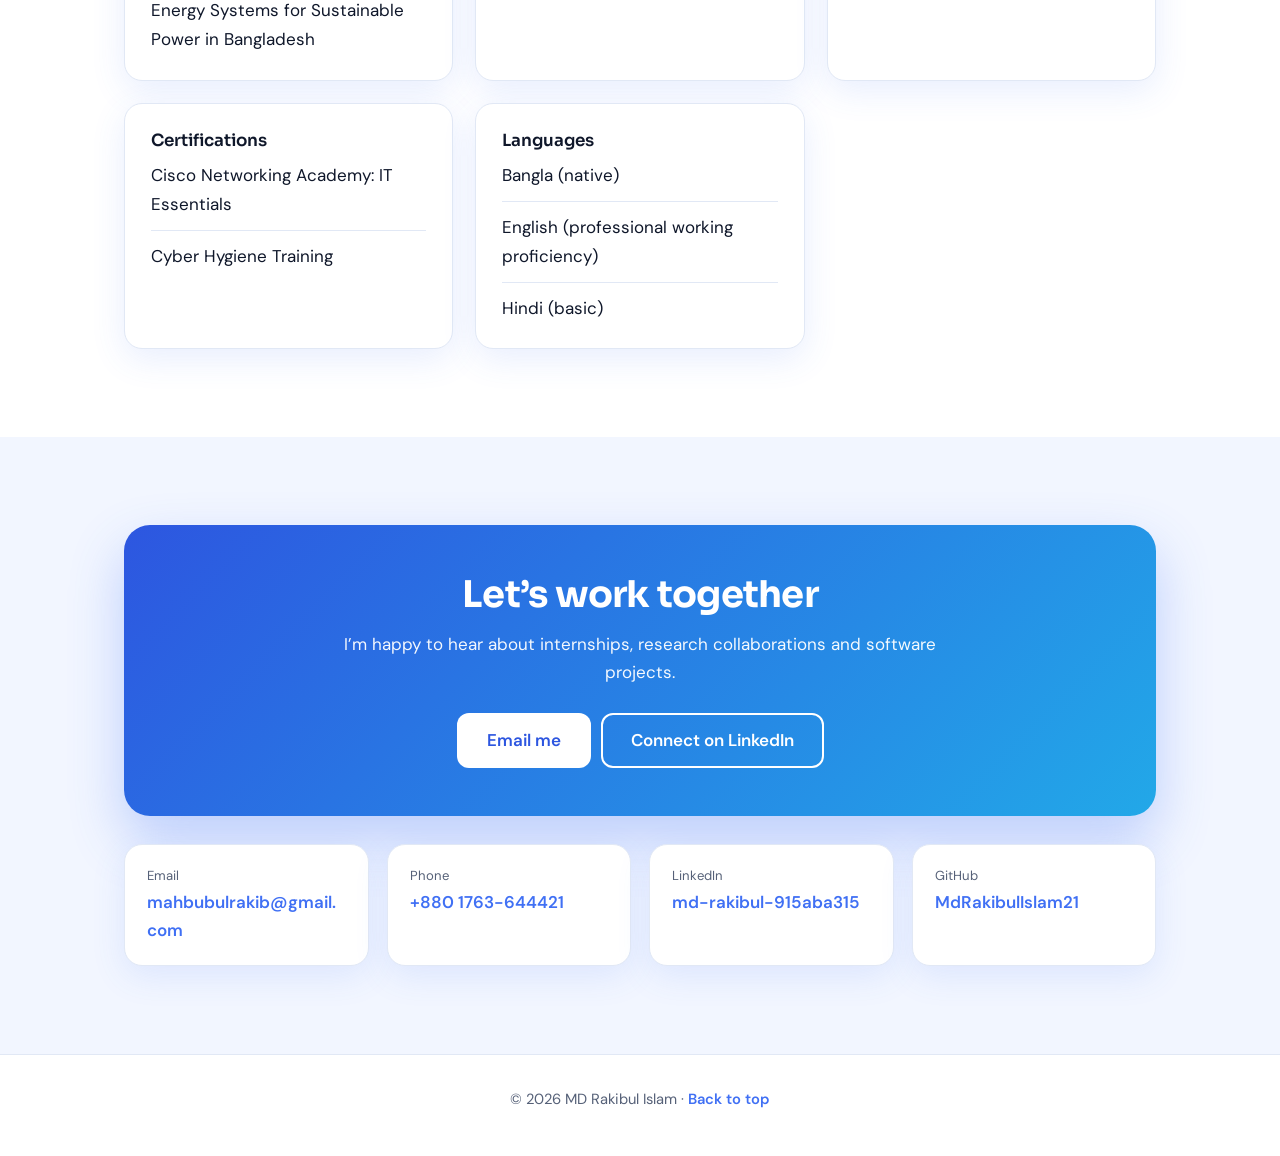
==== commit a2f403c5: "3rd" ====
--- a/index.html
+++ b/index.html
@@ -6,8 +6,11 @@
 <title>MD Rakibul Islam – CSE Student, AIUB</title>
 <meta name="description" content="Portfolio of MD Rakibul Islam, final-year CSE student at AIUB interested in software development, AI, data analysis and research.">
 <meta name="google-site-verification" content="Z-_PqDl903GG6SUbiHTau5TK56wyOU0GLgVnwQ18_B8" />
+<meta name="google-site-verification" content="Apib7-x98H0j5cPqHWwSMm6dNU4GmODRoqxLiDzdx9I" />
 <meta name="author" content="MD Rakibul Islam">
+<link rel="canonical" href="https://mdrakibulislam21.github.io/">
 <meta property="og:type" content="website">
+<meta property="og:url" content="https://mdrakibulislam21.github.io/">
 <meta property="og:title" content="MD Rakibul Islam – CSE Student, AIUB">
 <meta property="og:description" content="Final-year CSE student at AIUB interested in software development, AI, data analysis and research.">
 <meta name="twitter:card" content="summary">
